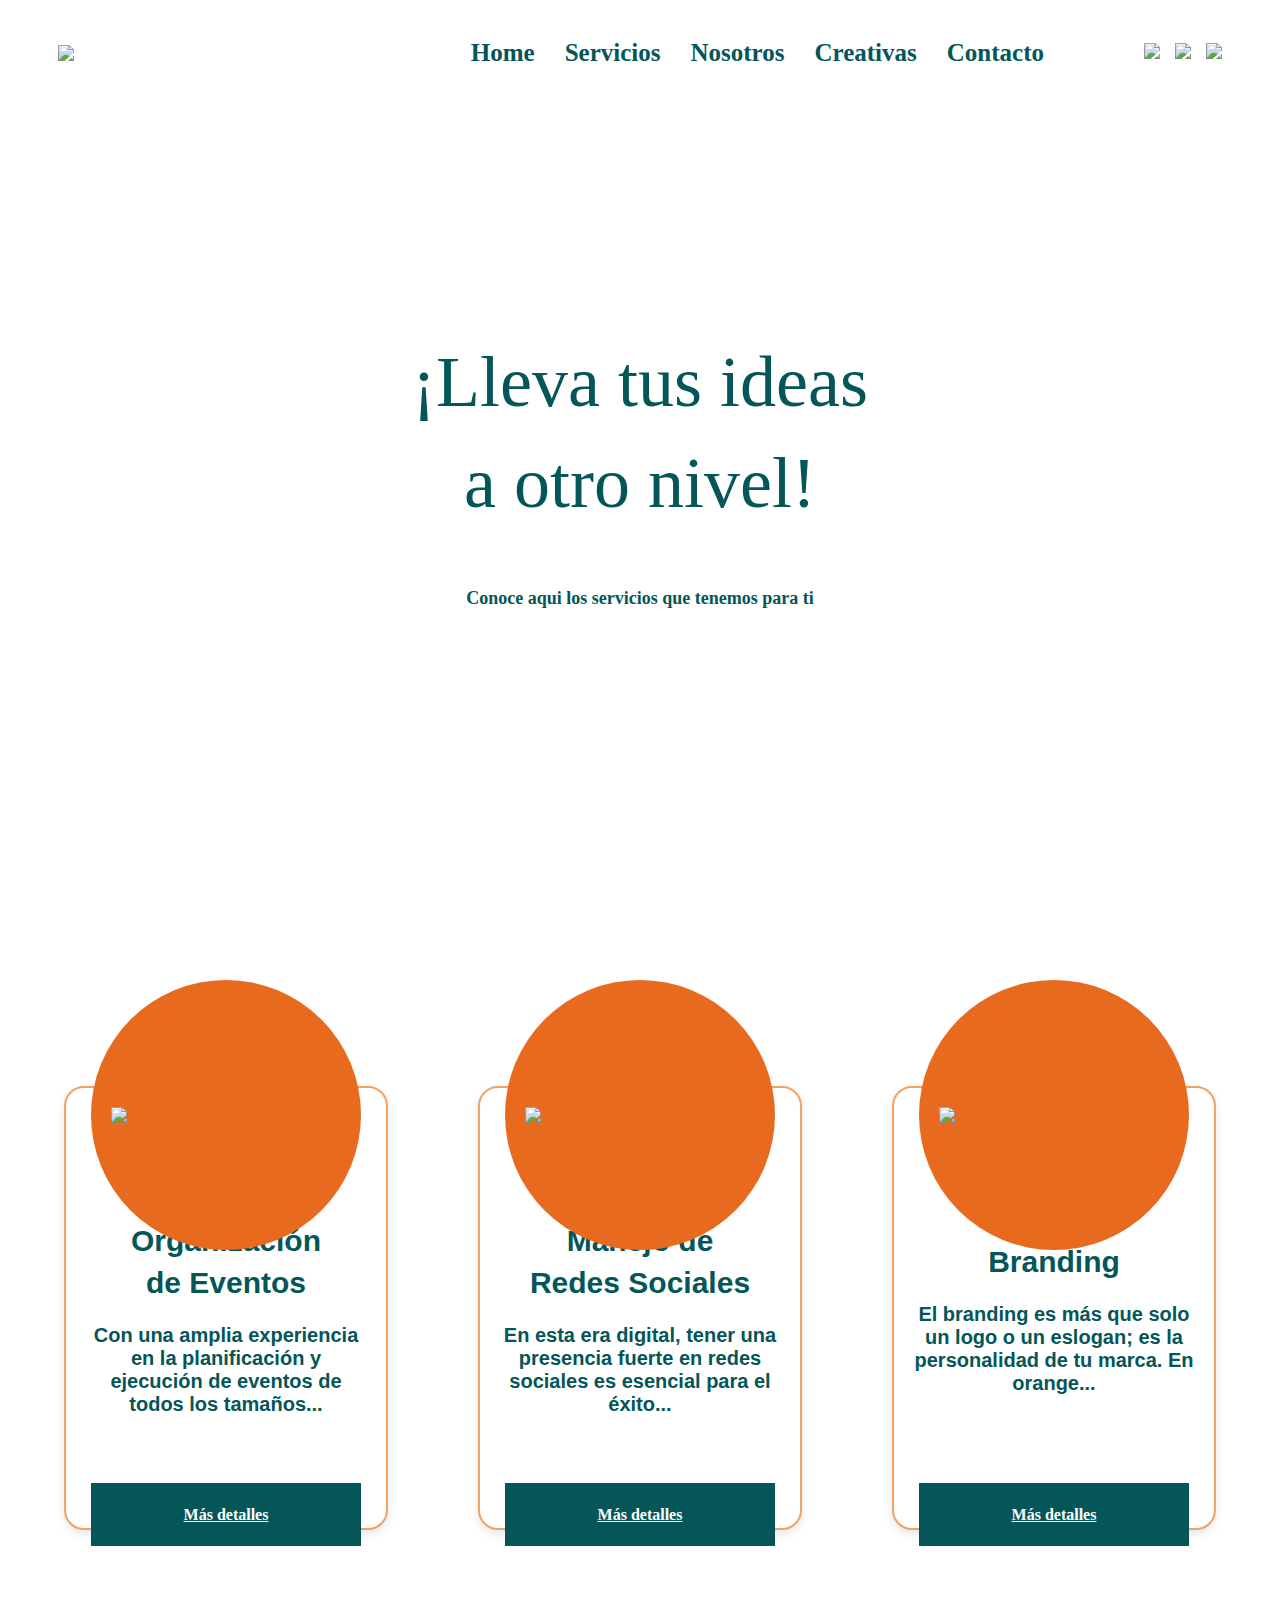
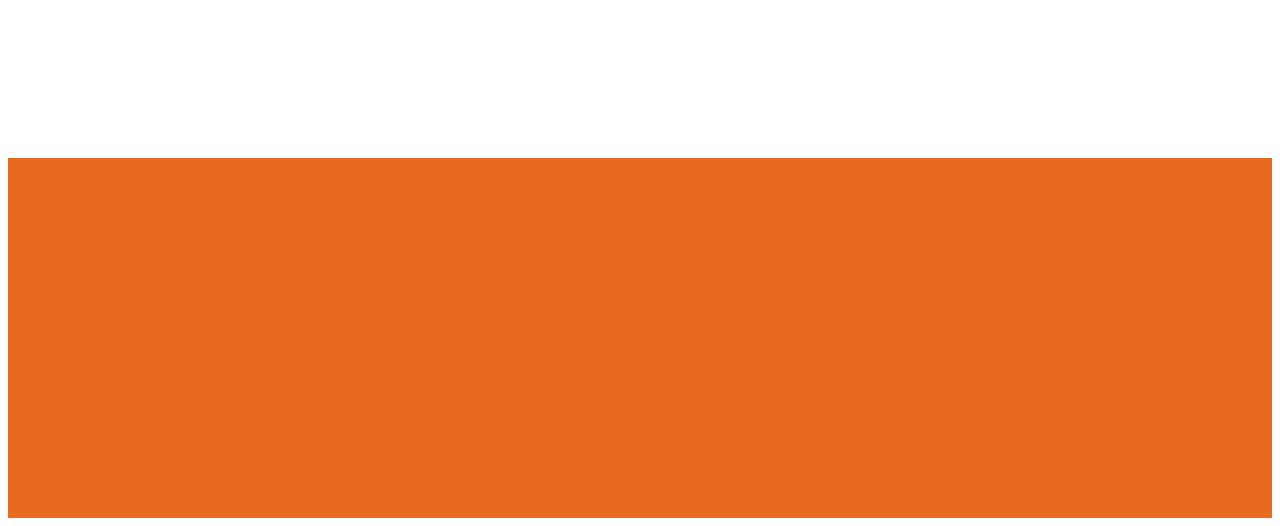
==== servicios.html @ 2e343248 "Style" ====
<!DOCTYPE html>
<html>
<head>
  <title>Orange Comunicaciones</title>
  <link rel="stylesheet" type="text/css" href="./style.css">
</head>
<body>

    <nav class="navbar">
        <div class="logo"><a href="./index.html"><img src= "./img/logos/LOGO ORANGE NUEVO ORIGINAL.png" width="140"></a></div>

        <ul class="nav-links">
            <li><a href="./index.html" style="font-family: 'Nexa'; font-weight: bold; font-style: normal;">Home</a></li>
            <li><a href="./servicios.html" style="font-family: 'Nexa'; font-weight: bold; font-style: normal;">Servicios</a></li>
            <li><a href="./nosotros.html" style="font-family: 'Nexa'; font-weight: bold; font-style: normal;">Nosotros</a></li>
            <li><a href="./creativas.html" style="font-family: 'Nexa'; font-weight: bold; font-style: normal;">Creativas</a></li>
            <li><a href="./contacto" style="font-family: 'Nexa'; font-weight: bold; font-style: normal;">Contacto</a></li>
        </ul>

        <div class="social-icons">
            <a href="#"><i class="fab fa-whatsapp"><img src= "./img/WAP.png" width="30"></i></a>
            <a href="#"><i class="fab fa-instagram"><img src= "./img/WAP.png" width="30"></i></a>
            <a href="#"><i class="fab fa-facebook"><img src= "./img/WAP.png" width="30"></i></a>
        </div>
    </nav>

    <div class="container">
        <h1 style="font-family:'Gilroy-Heavy ☞';font-weight:normal; font-size: 4.5rem;" class="blue_text">¡Lleva tus ideas</h1>
        <h1 style="font-family:'Gilroy-Heavy ☞';font-weight:normal; font-size: 4.5rem;" class="blue_text">a otro nivel!</h1>

        <a href="#" class="cta-button" style="font-family: 'Nexa'; font-weight: bold; font-style: normal; color: #045658; margin-top: 40px;">Conoce aqui los servicios que tenemos para ti</a>
    </div>

    <div class="container-servicios" style="height: 100vh; gap: 10vh;">
        <div class="card">
            <div class="icono2"><img src="img/archivos pagina web-04.png" width="230"></div>
            <h2 class="blue_text">Organización de Eventos</h2>
            <p>Con una amplia experiencia en la planificación y ejecución de eventos de todos los tamaños...</p>
            <a href="./eventos.html" class="cta-button2" style="font-family: 'Nexa'; font-weight: bold; font-style: normal; color: white; margin-top: 40px;">Más detalles</a>
        </div>
        <div class="card">
            <div class="icono2"><img src="img/archivos pagina web-04.png" width="230"></div>
            <h2 class="blue_text">Manejo de Redes Sociales</h2>
            <p>En esta era digital, tener una presencia fuerte en redes sociales es esencial para el éxito...</p>
            <a href="" class="cta-button2" style="font-family: 'Nexa'; font-weight: bold; font-style: normal; color: white; margin-top: 40px;">Más detalles</a>
        </div>
        <div class="card">
            <div class="icono2"><img src="img/archivos pagina web-04.png" width="230"></div>
            <h2 class="blue_text">Branding</h2>
            <p>El branding es más que solo un logo o un eslogan; es la personalidad de tu marca. En orange...</p>
            <a href="" class="cta-button2" style="font-family: 'Nexa'; font-weight: bold; font-style: normal; color: white; margin-top: 40px;">Más detalles</a>
        </div>
    </div>

    <div class="footer-container"></div>

</body>
</html>
---- style.css ----
.zone {
    /*padding:30px 50px;*/
    /*cursor:pointer;*/
    color:#FFF;
    font-size:2em;
    border-radius:4px;
    /*border:1px solid #bbb;*/
    transition: all 0.3s linear;
}

/***********************************************************************
 *  Nav Bar
 **********************************************************************/
 .navbar {
    display: flex;
    justify-content: space-between;
    align-items: center;
    background-color: white;
    padding: 15px 50px;
}

.logo {
    font-size: 24px;
}

.nav-links {
    list-style: none;
    display: flex;
    gap: 30px;
    padding: 0;
    margin-left: auto;
    padding-right: 100px;
}

.nav-links li {
    display: inline;
}

.nav-links a {
    text-decoration: none;
    color: #045658; /* Dark greenish color */
    font-size: 25px;
    font-weight: bold;
}

.social-icons {
    display: flex;
    gap: 15px;
}

/***********************************************************************
 *  Cover
 **********************************************************************/
 .container {
    height: 80vh; 
    display: flex;
    align-items: center;
    justify-content: center;
    background-image: url("./img/Background.png");
    background-size: cover;
    text-align: center;
    flex-direction: column;
    padding: 20px;
}

.orange_text {
    font-size: 4.5rem;
    color:#EF6101;
    margin-bottom: 0;
}

.blue_text{
    font-size: 2rem;
    color:#045658;
    font-size: 1.8rem;
    line-height: 1.4; 
    max-width: 80%; 
    margin-bottom: 0;
    margin-top: 0;
}

.cta-button {
    display: inline-block;
    margin-top: 20px;
    padding: 15px 30px;
    background: white;
    color: #E86A1F;
    font-size: 18px;
    font-weight: bold;
    border-radius: 50px;
    text-decoration: none;
}

/***********************************************************************
 *  Servicios - pagina principal
 **********************************************************************/

 .container-servicios {
    height: 170vh; 
    display: flex;
    align-items: center;
    justify-content: center;
    background-size: cover;
    text-align: center;
}

.servicios-grid {
    display: grid;
    grid-template-columns: repeat(2, 1fr); /* 2 columns */
    gap: 30vh; /* Space between squares */
}

.servicio {
    width: 50vh;
    height: 50vh;
    background: white;
    border-radius: 25px;
    display: flex;
    flex-direction: column;
    align-items: center;
    justify-content: center;
    box-shadow: 5px 5px 15px rgba(0, 0, 0, 0.5);
    position: relative;
    padding: 20px;
}

.icono {
    position: absolute;
    top: -12vh; /* Moves it upwards */
    background-color: #0E4D50;
    width: 30vh;
    height: 30vh;
    border-radius: 50%;
    display: flex;
    align-items: center;
    justify-content: center;
    overflow: hidden;
}

.servicio p {
    font-family: 'Nexa', sans-serif;
    font-size: 50px;
    font-weight: bold;
    color: #045658;
    margin-top: 150px; /* Adjusted for spacing below the icon */
}

/***********************************************************************
 *  Banner Naranja
 **********************************************************************/

 .container-orange {
    height: 40vh; 
    display: flex;
    align-items: center;
    justify-content: center;
    background-color: #E86A1F;
    background-size: cover;
    text-align: center;
    flex-direction: column;
}

.container-orange h1{
    color: white;
    font-family:'Gilroy-Heavy ☞';
}

.container-orange p{
    color: white;
    font-family:'Gilroy-Heavy ☞';
}

.text-container {
    display: flex;
    justify-content: center;
    flex-wrap: wrap;
    margin-top: 20px;
}


.text-container p {
    font-size: 22px;
    font-weight: bold;
    width: 250px; /* Adjust width as needed */
}

.left {
    text-align: left;
    margin-right: 30px;
}

.right {
    text-align: right;
    margin-left: 30px;
}

.center {
    text-align: center;
    width: 100%;
    margin-top: 50px;
}
/***********************************************************************
 *  Creativas
 **********************************************************************/
 .container-creativas1 {
    height: 120vh; 
    display: flex;
    align-items: center;
    justify-content: center;
    background-size: cover;
    text-align: center;
    background-image: url("./img/archivos\ pagina\ web-08.png");
}

.container-creativas1 h1{
    color: #045658;
    font-family:'Nexa';
    margin-top: 150px;
}

.container-creativas2 {
    height: 150vh; 
    display: grid;
    align-items: center;
    justify-content: center;
    background-size: contain;
    text-align: center;
    grid-template-columns: repeat(3, 1fr); /* 3 columns layout */
    grid-template-rows: repeat(3, auto);
    gap: 30px;
    max-width: 800px;
    margin: auto;
    margin-top: 50px;
    top: -10vh;
}

.container-creativas2 .center {
    grid-column: 2 / 3; /* Centered in second column */
    grid-row: 2 / 3; /* Middle row */
}


/***********************************************************************
 *  Servicios main
 **********************************************************************/
.card {
    width: 280px;
    height: 400px;
    background-color: white;
    border-radius: 20px;
    box-shadow: 0 4px 10px rgba(0, 0, 0, 0.1);
    border: 2px solid #f4a261;
    background: white;
    display: flex;
    flex-direction: column;
    align-items: center;
    justify-content: center;
    position: relative;
    padding: 20px;
}

.icono2 {
    position: absolute;
    top: -12vh; /* Moves it upwards */
    background-color: #E86A1F;
    width: 30vh;
    height: 30vh;
    border-radius: 50%;
    display: flex;
    align-items: center;
    justify-content: center;
    overflow: hidden;
}

.card h2 {
    font-family: 'Nexa-bold', sans-serif;
    font-size: 30px;
    font-weight: bold;
    color: #045658;
    margin-top: 40px; /* Adjusted for spacing below the icon */
}

.card p {
    font-family: 'Nexa', sans-serif;
    font-size: 20px;
    font-weight: bold;
    color: #045658;
    margin-top: 20; /* Adjusted for spacing below the icon */
}

.cta-button2 {
    position: absolute;
    bottom: -2vh; /* Moves it upwards */
    background-color: #045658;
    width: 30vh;
    height: 7vh;
    display: flex;
    align-items: center;
    justify-content: center;
    overflow: hidden;
}

/***********************************************************************
 *  Organización de eventos
 **********************************************************************/
 .container1 {
    height: 120vh; 
    display: flex;
    align-items: center;
    justify-content: center;
    text-align: center;
    flex-direction: column;
    padding: 20px;
}

.container1 h1{
    color: #045658;
    font-family:'Gilroy-Heavy ☞';
    font-size: 70px;
    margin-top: 0px;
}

.container1 h2{
    color: #045658;
    font-family:'Gilroy-Medium ☞';
    font-size: 60px;
    margin-top: 0;  
    margin-bottom: 0; 
}

.container1 p{
    color: #045658;
    font-family:'Gilroy-Bold ☞';
    font-size: 40px;
    margin-top: 40px;  
    margin-bottom: 0; 
    text-align: justify;
    text-justify: inter-word;
    margin-right: 30px;
    margin-left: 30px;
}

.container2 {
    height: 100vh; 
    display: flex;
    align-items: center;
    justify-content: center;
    text-align: center;
    flex-direction: column;
    padding: 20px;
}

.container2 h2{
    color: #045658;
    font-family:'Gilroy-Medium ☞';
    font-size: 40px;
    margin-top: 0;  
    margin-bottom: 0; 
}

.event-container {
    display: flex;
    flex-wrap: wrap;
    justify-content: center;
    gap: 40px;
    max-width: 900px;
    margin: 0 auto;
}

.event-item {
    text-align: center;
    width: 200px;
}
.event-icon {
    width: 200px;
    height: 200px;
    border-radius: 50%;
    display: flex;
    align-items: center;
    justify-content: center;
    margin: 0 auto 10px;
}
.event-icon img {
    width: 250px;
    height: 250px;
}
.event-title {
    color: #2c4b41;
    font-weight: 'Gilroy-Bold ☞';
    font-size: 20px;
}
/***********************************************************************
 *  Footer
 **********************************************************************/
 .footer-container {
    height: 40vh; 
    display: flex;
    align-items: center;
    justify-content: center;
    background-color: #E86A1F;
    background-size: cover;
    text-align: center;
    flex-direction: column;
}





/***********************************************************************
 *  Font File
 **********************************************************************/
 @font-face {
    font-family: 'Nexa';
    src: url('Recursos/font/Nexa/Nexa-Light.woff2') format('woff2'),
        url('Recursos/font/Nexa/Nexa-Light.woff') format('woff');
    font-weight: 300;
    font-style: normal;
    font-display: swap;
}

@font-face {
    font-family: 'Nexa-Bold';
    src: url('Recursos/font/Nexa/Nexa-Bold.woff2') format('woff2'),
        url('Recursos/font/Nexa/Nexa-Bold.woff') format('woff');
    font-weight: bold;
    font-style: normal;
    font-display: swap;
}

@font-face {
    font-family: 'Gilroy-Bold ☞';
    font-style: normal;
    font-weight: normal;
    src: local('Gilroy-Bold ☞'), url('Recursos/font/Gilroy/Gilroy-Bold.woff') format('woff');
    }
    

    @font-face {
    font-family: 'Gilroy-Heavy ☞';
    font-style: normal;
    font-weight: normal;
    src: local('Gilroy-Heavy ☞'), url('Recursos/font/Gilroy/Gilroy-Heavy.woff') format('woff');
    }
    

    @font-face {
    font-family: 'Gilroy-Light ☞';
    font-style: normal;
    font-weight: normal;
    src: local('Gilroy-Light ☞'), url('Recursos/font/Gilroy/Gilroy-Light.woff') format('woff');
    }
    

    @font-face {
    font-family: 'Gilroy-Medium ☞';
    font-style: normal;
    font-weight: normal;
    src: local('Gilroy-Medium ☞'), url('Recursos/font/Gilroy/Gilroy-Medium.woff') format('woff');
    }
    

    @font-face {
    font-family: 'Gilroy-Regular ☞';
    font-style: normal;
    font-weight: normal;
    src: local('Gilroy-Regular ☞'), url('Recursos/font/Gilroy/Gilroy-Regular.woff') format('woff');
    }
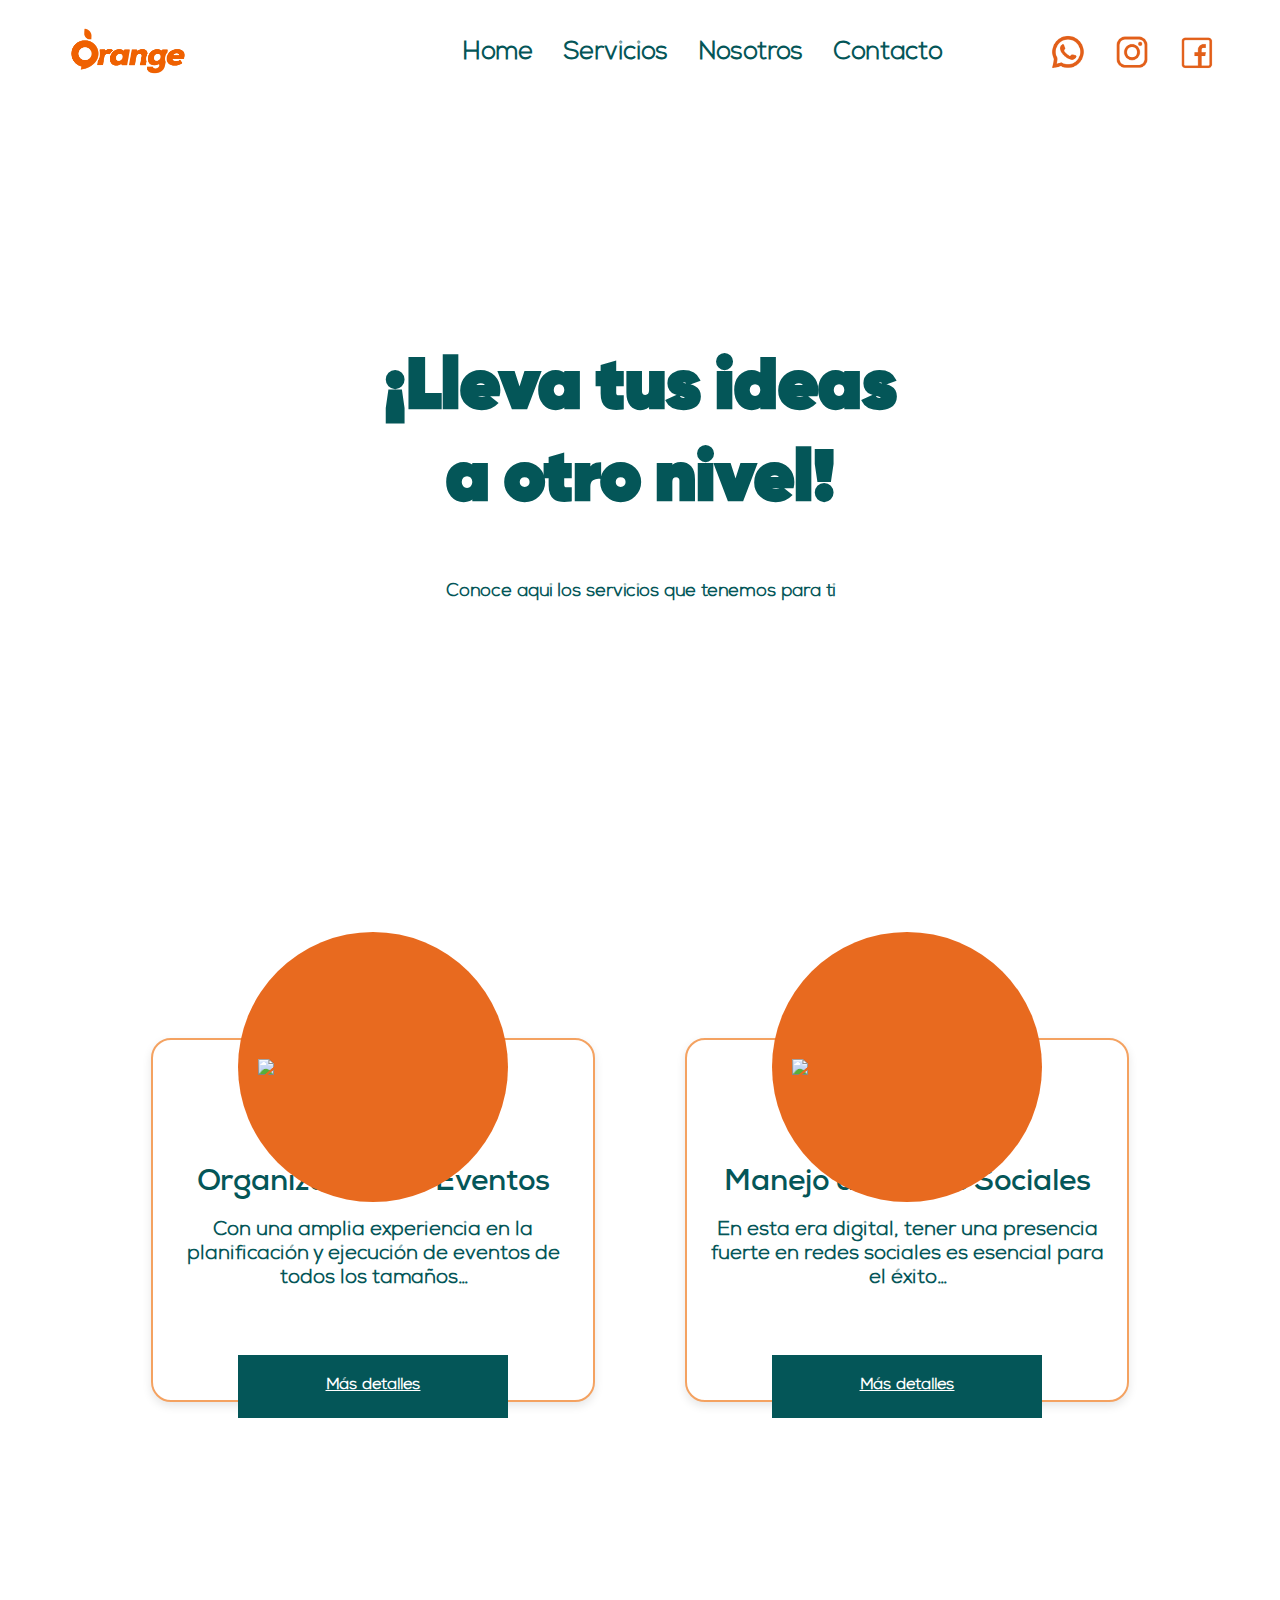
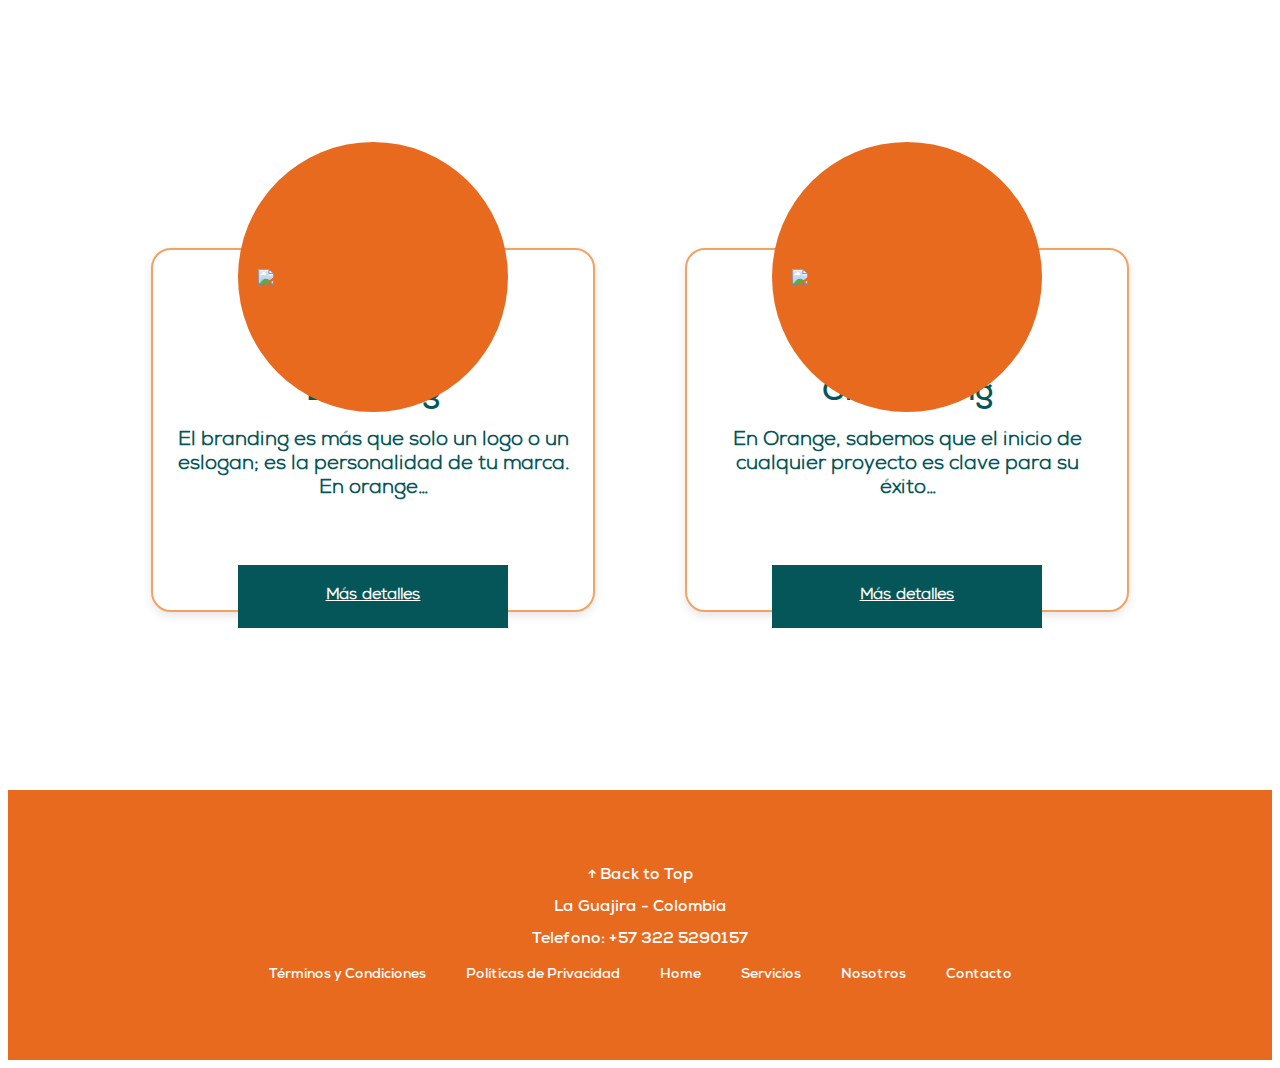
==== commit eb2a8d6e: "Add files via upload" ====
--- a/servicios.html
+++ b/servicios.html
@@ -1,58 +1,78 @@
-<!DOCTYPE html>
-<html>
-<head>
-  <title>Orange Comunicaciones</title>
-  <link rel="stylesheet" type="text/css" href="./style.css">
-</head>
-<body>
-
-    <nav class="navbar">
-        <div class="logo"><a href="./index.html"><img src= "./img/logos/LOGO ORANGE NUEVO ORIGINAL.png" width="140"></a></div>
-
-        <ul class="nav-links">
-            <li><a href="./index.html" style="font-family: 'Nexa'; font-weight: bold; font-style: normal;">Home</a></li>
-            <li><a href="./servicios.html" style="font-family: 'Nexa'; font-weight: bold; font-style: normal;">Servicios</a></li>
-            <li><a href="./nosotros.html" style="font-family: 'Nexa'; font-weight: bold; font-style: normal;">Nosotros</a></li>
-            <li><a href="./creativas.html" style="font-family: 'Nexa'; font-weight: bold; font-style: normal;">Creativas</a></li>
-            <li><a href="./contacto" style="font-family: 'Nexa'; font-weight: bold; font-style: normal;">Contacto</a></li>
-        </ul>
-
-        <div class="social-icons">
-            <a href="#"><i class="fab fa-whatsapp"><img src= "./img/WAP.png" width="30"></i></a>
-            <a href="#"><i class="fab fa-instagram"><img src= "./img/WAP.png" width="30"></i></a>
-            <a href="#"><i class="fab fa-facebook"><img src= "./img/WAP.png" width="30"></i></a>
-        </div>
-    </nav>
-
-    <div class="container">
-        <h1 style="font-family:'Gilroy-Heavy ☞';font-weight:normal; font-size: 4.5rem;" class="blue_text">¡Lleva tus ideas</h1>
-        <h1 style="font-family:'Gilroy-Heavy ☞';font-weight:normal; font-size: 4.5rem;" class="blue_text">a otro nivel!</h1>
-
-        <a href="#" class="cta-button" style="font-family: 'Nexa'; font-weight: bold; font-style: normal; color: #045658; margin-top: 40px;">Conoce aqui los servicios que tenemos para ti</a>
-    </div>
-
-    <div class="container-servicios" style="height: 100vh; gap: 10vh;">
-        <div class="card">
-            <div class="icono2"><img src="img/archivos pagina web-04.png" width="230"></div>
-            <h2 class="blue_text">Organización de Eventos</h2>
-            <p>Con una amplia experiencia en la planificación y ejecución de eventos de todos los tamaños...</p>
-            <a href="./eventos.html" class="cta-button2" style="font-family: 'Nexa'; font-weight: bold; font-style: normal; color: white; margin-top: 40px;">Más detalles</a>
-        </div>
-        <div class="card">
-            <div class="icono2"><img src="img/archivos pagina web-04.png" width="230"></div>
-            <h2 class="blue_text">Manejo de Redes Sociales</h2>
-            <p>En esta era digital, tener una presencia fuerte en redes sociales es esencial para el éxito...</p>
-            <a href="" class="cta-button2" style="font-family: 'Nexa'; font-weight: bold; font-style: normal; color: white; margin-top: 40px;">Más detalles</a>
-        </div>
-        <div class="card">
-            <div class="icono2"><img src="img/archivos pagina web-04.png" width="230"></div>
-            <h2 class="blue_text">Branding</h2>
-            <p>El branding es más que solo un logo o un eslogan; es la personalidad de tu marca. En orange...</p>
-            <a href="" class="cta-button2" style="font-family: 'Nexa'; font-weight: bold; font-style: normal; color: white; margin-top: 40px;">Más detalles</a>
-        </div>
-    </div>
-
-    <div class="footer-container"></div>
-
-</body>
+<!DOCTYPE html>
+<html>
+<head>
+  <title>Orange Comunicaciones</title>
+  <link rel="stylesheet" type="text/css" href="./style.css">
+</head>
+<body>
+
+    <nav class="navbar">
+        <div class="logo"><a href="./index.html"><img src= "./img/generales/logo_naranja.png" width="140"></a></div>
+
+        <ul class="nav-links">
+            <li><a href="./index.html">Home</a></li>
+            <li><a href="./servicios.html">Servicios</a></li>
+            <li><a href="./nosotros.html">Nosotros</a></li>
+            <li><a href="./contacto">Contacto</a></li>
+        </ul>
+
+        <div class="social-icons">
+            <a href="#"><i class="fab fa-whatsapp"><img src= "./img/generales/WAP.png" width="50"></i></a>
+            <a href="#"><i class="fab fa-instagram"><img src= "./img/generales/IG.png" width="50"></i></a>
+            <a href="#"><i class="fab fa-facebook"><img src= "./img/generales/fb.png" width="50"></i></a>
+        </div>
+    </nav>
+
+    <div class="container_cover" style='background-image: url("./img/servicios/cover_servicios.png");'>
+        <h1 style="font-family:'Gilroy-Heavy ☞';" class="blue_text">¡Lleva tus ideas</h1>
+        <h1 style="font-family:'Gilroy-Heavy ☞';" class="blue_text">a otro nivel!</h1>
+
+        <a href="#" class="button_blanco_naranja" style="font-family: 'Nexa'; font-weight: bold; font-style: normal; color: #045658; margin-top: 40px;">Conoce aqui los servicios que tenemos para ti</a>
+    </div>
+
+    <div class="container-servicios" style="gap: 10vh;">
+        <div class="card">
+            <div class="icono2"><img src="img/servicios/orange_full.png" width="230"></div>
+            <h2 class="blue_text">Organización de Eventos</h2>
+            <p>Con una amplia experiencia en la planificación y ejecución de eventos de todos los tamaños...</p>
+            <a href="./eventos.html" class="cta-button2" style="font-family: 'Nexa'; font-weight: bold; font-style: normal; color: white; margin-top: 40px;">Más detalles</a>
+        </div>
+        <div class="card">
+            <div class="icono2"><img src="img/servicios/orange_full.png" width="230"></div>
+            <h2 class="blue_text">Manejo de Redes Sociales</h2>
+            <p>En esta era digital, tener una presencia fuerte en redes sociales es esencial para el éxito...</p>
+            <a href="./redes.html" class="cta-button2" style="font-family: 'Nexa'; font-weight: bold; font-style: normal; color: white; margin-top: 40px;">Más detalles</a>
+        </div>
+        <div class="card">
+            <div class="icono2"><img src="img/servicios/orange_full.png" width="230"></div>
+            <h2 class="blue_text">Branding</h2>
+            <p>El branding es más que solo un logo o un eslogan; es la personalidad de tu marca. En orange...</p>
+            <a href="./branding.html" class="cta-button2" style="font-family: 'Nexa'; font-weight: bold; font-style: normal; color: white; margin-top: 40px;">Más detalles</a>
+        </div>
+        <div class="card">
+            <div class="icono2"><img src="img/servicios/orange_full.png" width="230"></div>
+            <h2 class="blue_text">Onboarding</h2>
+            <p>En Orange, sabemos que el inicio de cualquier proyecto es clave para su éxito...</p>
+            <a href="" class="cta-button2" style="font-family: 'Nexa'; font-weight: bold; font-style: normal; color: white; margin-top: 40px;">Más detalles</a>
+        </div>
+    </div>
+
+
+    <footer>
+        <a href="#top" class="back-to-top">↑ Back to Top</a>
+        <p class="footer-address">
+            La Guajira - Colombia
+        </p>
+        <p>Telefono: +57 322 5290157</p>
+
+        <nav class="footer-links">
+            <a href="#">Términos y Condiciones</a>
+            <a href="#">Políticas de Privacidad</a>
+            <a href="./index.html">Home</a>
+            <a href="./servicios.html">Servicios</a>
+            <a href="./nosotros.html">Nosotros</a>
+            <a href="./contacto.html">Contacto</a>
+        </nav>
+    </footer>
+</body>
 </html>--- a/style.css
+++ b/style.css
@@ -1,468 +1,545 @@
-.zone {
-    /*padding:30px 50px;*/
-    /*cursor:pointer;*/
-    color:#FFF;
-    font-size:2em;
-    border-radius:4px;
-    /*border:1px solid #bbb;*/
-    transition: all 0.3s linear;
-}
-
-/***********************************************************************
- *  Nav Bar
- **********************************************************************/
- .navbar {
-    display: flex;
-    justify-content: space-between;
-    align-items: center;
-    background-color: white;
-    padding: 15px 50px;
-}
-
-.logo {
-    font-size: 24px;
-}
-
-.nav-links {
-    list-style: none;
-    display: flex;
-    gap: 30px;
-    padding: 0;
-    margin-left: auto;
-    padding-right: 100px;
-}
-
-.nav-links li {
-    display: inline;
-}
-
-.nav-links a {
-    text-decoration: none;
-    color: #045658; /* Dark greenish color */
-    font-size: 25px;
-    font-weight: bold;
-}
-
-.social-icons {
-    display: flex;
-    gap: 15px;
-}
-
-/***********************************************************************
- *  Cover
- **********************************************************************/
- .container {
-    height: 80vh; 
-    display: flex;
-    align-items: center;
-    justify-content: center;
-    background-image: url("./img/Background.png");
-    background-size: cover;
-    text-align: center;
-    flex-direction: column;
-    padding: 20px;
-}
-
-.orange_text {
-    font-size: 4.5rem;
-    color:#EF6101;
-    margin-bottom: 0;
-}
-
-.blue_text{
-    font-size: 2rem;
-    color:#045658;
-    font-size: 1.8rem;
-    line-height: 1.4; 
-    max-width: 80%; 
-    margin-bottom: 0;
-    margin-top: 0;
-}
-
-.cta-button {
-    display: inline-block;
-    margin-top: 20px;
-    padding: 15px 30px;
-    background: white;
-    color: #E86A1F;
-    font-size: 18px;
-    font-weight: bold;
-    border-radius: 50px;
-    text-decoration: none;
-}
-
-/***********************************************************************
- *  Servicios - pagina principal
- **********************************************************************/
-
- .container-servicios {
-    height: 170vh; 
-    display: flex;
-    align-items: center;
-    justify-content: center;
-    background-size: cover;
-    text-align: center;
-}
-
-.servicios-grid {
-    display: grid;
-    grid-template-columns: repeat(2, 1fr); /* 2 columns */
-    gap: 30vh; /* Space between squares */
-}
-
-.servicio {
-    width: 50vh;
-    height: 50vh;
-    background: white;
-    border-radius: 25px;
-    display: flex;
-    flex-direction: column;
-    align-items: center;
-    justify-content: center;
-    box-shadow: 5px 5px 15px rgba(0, 0, 0, 0.5);
-    position: relative;
-    padding: 20px;
-}
-
-.icono {
-    position: absolute;
-    top: -12vh; /* Moves it upwards */
-    background-color: #0E4D50;
-    width: 30vh;
-    height: 30vh;
-    border-radius: 50%;
-    display: flex;
-    align-items: center;
-    justify-content: center;
-    overflow: hidden;
-}
-
-.servicio p {
-    font-family: 'Nexa', sans-serif;
-    font-size: 50px;
-    font-weight: bold;
-    color: #045658;
-    margin-top: 150px; /* Adjusted for spacing below the icon */
-}
-
-/***********************************************************************
- *  Banner Naranja
- **********************************************************************/
-
- .container-orange {
-    height: 40vh; 
-    display: flex;
-    align-items: center;
-    justify-content: center;
-    background-color: #E86A1F;
-    background-size: cover;
-    text-align: center;
-    flex-direction: column;
-}
-
-.container-orange h1{
-    color: white;
-    font-family:'Gilroy-Heavy ☞';
-}
-
-.container-orange p{
-    color: white;
-    font-family:'Gilroy-Heavy ☞';
-}
-
-.text-container {
-    display: flex;
-    justify-content: center;
-    flex-wrap: wrap;
-    margin-top: 20px;
-}
-
-
-.text-container p {
-    font-size: 22px;
-    font-weight: bold;
-    width: 250px; /* Adjust width as needed */
-}
-
-.left {
-    text-align: left;
-    margin-right: 30px;
-}
-
-.right {
-    text-align: right;
-    margin-left: 30px;
-}
-
-.center {
-    text-align: center;
-    width: 100%;
-    margin-top: 50px;
-}
-/***********************************************************************
- *  Creativas
- **********************************************************************/
- .container-creativas1 {
-    height: 120vh; 
-    display: flex;
-    align-items: center;
-    justify-content: center;
-    background-size: cover;
-    text-align: center;
-    background-image: url("./img/archivos\ pagina\ web-08.png");
-}
-
-.container-creativas1 h1{
-    color: #045658;
-    font-family:'Nexa';
-    margin-top: 150px;
-}
-
-.container-creativas2 {
-    height: 150vh; 
-    display: grid;
-    align-items: center;
-    justify-content: center;
-    background-size: contain;
-    text-align: center;
-    grid-template-columns: repeat(3, 1fr); /* 3 columns layout */
-    grid-template-rows: repeat(3, auto);
-    gap: 30px;
-    max-width: 800px;
-    margin: auto;
-    margin-top: 50px;
-    top: -10vh;
-}
-
-.container-creativas2 .center {
-    grid-column: 2 / 3; /* Centered in second column */
-    grid-row: 2 / 3; /* Middle row */
-}
-
-
-/***********************************************************************
- *  Servicios main
- **********************************************************************/
-.card {
-    width: 280px;
-    height: 400px;
-    background-color: white;
-    border-radius: 20px;
-    box-shadow: 0 4px 10px rgba(0, 0, 0, 0.1);
-    border: 2px solid #f4a261;
-    background: white;
-    display: flex;
-    flex-direction: column;
-    align-items: center;
-    justify-content: center;
-    position: relative;
-    padding: 20px;
-}
-
-.icono2 {
-    position: absolute;
-    top: -12vh; /* Moves it upwards */
-    background-color: #E86A1F;
-    width: 30vh;
-    height: 30vh;
-    border-radius: 50%;
-    display: flex;
-    align-items: center;
-    justify-content: center;
-    overflow: hidden;
-}
-
-.card h2 {
-    font-family: 'Nexa-bold', sans-serif;
-    font-size: 30px;
-    font-weight: bold;
-    color: #045658;
-    margin-top: 40px; /* Adjusted for spacing below the icon */
-}
-
-.card p {
-    font-family: 'Nexa', sans-serif;
-    font-size: 20px;
-    font-weight: bold;
-    color: #045658;
-    margin-top: 20; /* Adjusted for spacing below the icon */
-}
-
-.cta-button2 {
-    position: absolute;
-    bottom: -2vh; /* Moves it upwards */
-    background-color: #045658;
-    width: 30vh;
-    height: 7vh;
-    display: flex;
-    align-items: center;
-    justify-content: center;
-    overflow: hidden;
-}
-
-/***********************************************************************
- *  Organización de eventos
- **********************************************************************/
- .container1 {
-    height: 120vh; 
-    display: flex;
-    align-items: center;
-    justify-content: center;
-    text-align: center;
-    flex-direction: column;
-    padding: 20px;
-}
-
-.container1 h1{
-    color: #045658;
-    font-family:'Gilroy-Heavy ☞';
-    font-size: 70px;
-    margin-top: 0px;
-}
-
-.container1 h2{
-    color: #045658;
-    font-family:'Gilroy-Medium ☞';
-    font-size: 60px;
-    margin-top: 0;  
-    margin-bottom: 0; 
-}
-
-.container1 p{
-    color: #045658;
-    font-family:'Gilroy-Bold ☞';
-    font-size: 40px;
-    margin-top: 40px;  
-    margin-bottom: 0; 
-    text-align: justify;
-    text-justify: inter-word;
-    margin-right: 30px;
-    margin-left: 30px;
-}
-
-.container2 {
-    height: 100vh; 
-    display: flex;
-    align-items: center;
-    justify-content: center;
-    text-align: center;
-    flex-direction: column;
-    padding: 20px;
-}
-
-.container2 h2{
-    color: #045658;
-    font-family:'Gilroy-Medium ☞';
-    font-size: 40px;
-    margin-top: 0;  
-    margin-bottom: 0; 
-}
-
-.event-container {
-    display: flex;
-    flex-wrap: wrap;
-    justify-content: center;
-    gap: 40px;
-    max-width: 900px;
-    margin: 0 auto;
-}
-
-.event-item {
-    text-align: center;
-    width: 200px;
-}
-.event-icon {
-    width: 200px;
-    height: 200px;
-    border-radius: 50%;
-    display: flex;
-    align-items: center;
-    justify-content: center;
-    margin: 0 auto 10px;
-}
-.event-icon img {
-    width: 250px;
-    height: 250px;
-}
-.event-title {
-    color: #2c4b41;
-    font-weight: 'Gilroy-Bold ☞';
-    font-size: 20px;
-}
-/***********************************************************************
- *  Footer
- **********************************************************************/
- .footer-container {
-    height: 40vh; 
-    display: flex;
-    align-items: center;
-    justify-content: center;
-    background-color: #E86A1F;
-    background-size: cover;
-    text-align: center;
-    flex-direction: column;
-}
-
-
-
-
-
-/***********************************************************************
- *  Font File
- **********************************************************************/
- @font-face {
-    font-family: 'Nexa';
-    src: url('Recursos/font/Nexa/Nexa-Light.woff2') format('woff2'),
-        url('Recursos/font/Nexa/Nexa-Light.woff') format('woff');
-    font-weight: 300;
-    font-style: normal;
-    font-display: swap;
-}
-
-@font-face {
-    font-family: 'Nexa-Bold';
-    src: url('Recursos/font/Nexa/Nexa-Bold.woff2') format('woff2'),
-        url('Recursos/font/Nexa/Nexa-Bold.woff') format('woff');
-    font-weight: bold;
-    font-style: normal;
-    font-display: swap;
-}
-
-@font-face {
-    font-family: 'Gilroy-Bold ☞';
-    font-style: normal;
-    font-weight: normal;
-    src: local('Gilroy-Bold ☞'), url('Recursos/font/Gilroy/Gilroy-Bold.woff') format('woff');
-    }
-    
-
-    @font-face {
-    font-family: 'Gilroy-Heavy ☞';
-    font-style: normal;
-    font-weight: normal;
-    src: local('Gilroy-Heavy ☞'), url('Recursos/font/Gilroy/Gilroy-Heavy.woff') format('woff');
-    }
-    
-
-    @font-face {
-    font-family: 'Gilroy-Light ☞';
-    font-style: normal;
-    font-weight: normal;
-    src: local('Gilroy-Light ☞'), url('Recursos/font/Gilroy/Gilroy-Light.woff') format('woff');
-    }
-    
-
-    @font-face {
-    font-family: 'Gilroy-Medium ☞';
-    font-style: normal;
-    font-weight: normal;
-    src: local('Gilroy-Medium ☞'), url('Recursos/font/Gilroy/Gilroy-Medium.woff') format('woff');
-    }
-    
-
-    @font-face {
-    font-family: 'Gilroy-Regular ☞';
-    font-style: normal;
-    font-weight: normal;
-    src: local('Gilroy-Regular ☞'), url('Recursos/font/Gilroy/Gilroy-Regular.woff') format('woff');
+/***********************************************************************
+ *  Nav Bar
+ **********************************************************************/
+ .navbar {
+    display: flex;
+    justify-content: space-between;
+    align-items: center;
+    background-color: white;
+    padding: 15px 50px;
+}
+
+.logo {
+    font-size: 24px;
+}
+
+.nav-links {
+    list-style: none;
+    display: flex;
+    gap: 30px;
+    padding: 0;
+    margin-left: auto;
+    padding-right: 100px;
+    font-family: 'Nexa'; 
+    font-weight: bold; 
+    font-style: normal;
+}
+
+.nav-links li {
+    display: inline;
+}
+
+.nav-links a {
+    text-decoration: none;
+    color: #045658; /* Dark greenish color */
+    font-size: 25px;
+    font-weight: bold;
+}
+
+.social-icons {
+    display: flex;
+    gap: 15px;
+}
+
+
+/***********************************************************************
+ *  Index
+ **********************************************************************/
+ .container_cover {
+    height: 80vh; 
+    display: flex;
+    align-items: center;
+    justify-content: center;
+    background-size: cover;
+    text-align: center;
+    flex-direction: column;
+    padding: 20px;
+}
+
+
+.container_cover h1 {
+    margin-bottom: 0;
+    font-family:'Gilroy-Heavy ☞';
+}
+
+.container_cover h3{
+    line-height: 1.4; 
+    max-width: 80%; 
+    margin-bottom: 0;
+    margin-top: 0;
+    font-family: 'Nexa'; 
+    font-weight: bold;
+}
+
+/***********************************************************************
+ *  Index-Servicios
+ **********************************************************************/
+.container-servicios-index {
+    height: 120vh; 
+    display: flex;
+    align-items: center;
+    justify-content: center;
+    background-size: cover;
+    text-align: center;
+}
+
+.servicios-grid {
+    display: grid;
+    grid-template-columns: auto auto;
+    gap: 20vh; /* Space between squares */
+}
+
+.servicio {
+    width: 60vh;
+    height: 25vh;
+    background: white;
+    border-radius: 25px;
+    display: flex;
+    flex-direction: column;
+    align-items: center;
+    justify-content: center;
+    box-shadow: 5px 5px 15px rgba(0, 0, 0, 0.5);
+    position: relative;
+    padding: 20px;
+}
+
+.icono {
+    position: absolute;
+    top: -12vh; /* Moves it upwards */
+    background-color: #0E4D50;
+    width: 20vh;
+    height: 20vh;
+    border-radius: 50%;
+    display: flex;
+    align-items: center;
+    justify-content: center;
+    overflow: hidden;
+}
+
+.servicio p {
+    font-family: 'Nexa', sans-serif;
+    font-size: 35px;
+    font-weight: bold;
+    color: #045658;
+    margin-top: 100px; /* Adjusted for spacing below the icon */
+}
+
+/***********************************************************************
+ *  Index-Zona Orange
+ **********************************************************************/
+ .container-orange {
+    height: 60vh; 
+    display: flex;
+    align-items: center;
+    justify-content: center;
+    background-color: #E86A1F;
+    background-size: cover;
+    text-align: center;
+    flex-direction: column;
+}
+
+.container-orange h3{
+    color: white;
+    font-family:'Gilroy-Heavy ☞';
+}
+
+.container-grid {
+    display: grid;
+    grid-template-columns: auto auto auto;
+    gap: 20vh;
+    margin-bottom: 30px;
+}
+
+.container-grid-item {
+    width: 40vh;
+    height: 40vh;
+    border-radius: 25px;
+    display: flex;
+    flex-direction: column;
+    align-items: center;
+    justify-content: center;
+}
+
+.container-orange p{
+    color: white;
+    font-family:'Gilroy-Heavy ☞';
+    font-size: 25px;
+}
+
+/***********************************************************************
+ *  Index-Creativas
+ **********************************************************************/
+ .container-creativas1 {
+    height: 120vh; 
+    display: flex;
+    align-items: center;
+    justify-content: center;
+    background-size: cover;
+    text-align: center;
+    background-image: url("./img/index/cover_index2.png");
+}
+
+.container-creativas1 h1{
+    color: #045658;
+    font-family:'Nexa';
+    margin-top: 150px;
+}
+
+.container-creativas2 {
+    height: 150vh; 
+    display: grid;
+    align-items: center;
+    justify-content: center;
+    margin-top: -250px;
+}
+
+.container-grid-team {
+    display: grid;
+    grid-template-columns: auto auto;
+    gap: 20vh;
+    justify-content: center;
+}
+
+.team-member{
+    width: 40vh;
+    height: 40vh;
+    border-radius: 25px;
+    display: flex;
+    flex-direction: column;
+    align-items: center;
+    justify-content: center;
+}
+
+.team-member img{
+    width: 300px;
+}
+
+.container-creativas2 h5{
+    color:#045658;
+    font-family: 'Gilroy-Heavy ☞';
+    margin-bottom: 0;
+    font-size: 25px;
+    margin-top: 10px;
+}
+
+.container-creativas2 p{
+    color:#045658;
+    font-family: 'Gilroy-Heavy ☞';
+    margin-top: 0;
+}
+
+/***********************************************************************
+ *  Servicios
+ **********************************************************************/
+ .container-servicios-cover {
+    height: 80vh; 
+    display: flex;
+    align-items: center;
+    justify-content: center;
+    background-image: url("./img/servicios/cover_servicios.png");
+    background-size: cover;
+    text-align: center;
+    flex-direction: column;
+    padding: 20px;
+}
+
+.container-servicios {
+    height: 170vh; 
+    display: grid;
+    grid-template-columns: auto auto;
+    align-items: center;
+    justify-content: center;
+    background-size: cover;
+    text-align: center;
+}
+
+.card {
+    width: 400px;
+    height: 320px;
+    background-color: white;
+    border-radius: 20px;
+    box-shadow: 0 4px 10px rgba(0, 0, 0, 0.1);
+    border: 2px solid #f4a261;
+    background: white;
+    display: flex;
+    flex-direction: column;
+    align-items: center;
+    justify-content: center;
+    position: relative;
+    padding: 20px;
+}
+
+.icono2 {
+    position: absolute;
+    top: -12vh; /* Moves it upwards */
+    background-color: #E86A1F;
+    width: 30vh;
+    height: 30vh;
+    border-radius: 50%;
+    display: flex;
+    align-items: center;
+    justify-content: center;
+    overflow: hidden;
+}
+
+.card h2 {
+    font-family: 'Nexa-bold', sans-serif;
+    font-size: 30px;
+    font-weight: bold;
+    color: #045658;
+    margin-top: 40px; /* Adjusted for spacing below the icon */
+}
+
+.card p {
+    font-family: 'Nexa', sans-serif;
+    font-size: 20px;
+    font-weight: bold;
+    color: #045658;
+    margin-top: 20; /* Adjusted for spacing below the icon */
+}
+
+.cta-button2 {
+    position: absolute;
+    bottom: -2vh; /* Moves it upwards */
+    background-color: #045658;
+    width: 30vh;
+    height: 7vh;
+    display: flex;
+    align-items: center;
+    justify-content: center;
+    overflow: hidden;
+}
+
+/***********************************************************************
+ *  Organización de eventos
+ **********************************************************************/
+ .container1 {
+    height: 70vh; 
+    display: flex;
+    align-items: center;
+    justify-content: center;
+    text-align: center;
+    flex-direction: column;
+    padding: 20px;
+}
+
+.container1 h1{
+    color: #045658;
+    font-family:'Gilroy-Heavy ☞';
+    font-size: 60px;
+    margin-top: 0px;
+}
+
+.container1 h2{
+    color: #045658;
+    font-family:'Gilroy-Medium ☞';
+    font-size: 40px;
+    margin-top: 0;  
+    margin-bottom: 0; 
+}
+
+.container1 p{
+    color: #045658;
+    font-family:'Gilroy-Bold ☞';
+    font-size: 30px;
+    margin-top: 40px;  
+    margin-bottom: 0; 
+    text-align: justify;
+    text-justify: inter-word;
+    margin-right: 90px;
+    margin-left: 90px;
+}
+
+.container2 {
+    height: 100vh; 
+    display: flex;
+    align-items: center;
+    justify-content: center;
+    text-align: center;
+    flex-direction: column;
+    padding: 20px;
+}
+
+.container2 h2{
+    color: #045658;
+    font-family:'Gilroy-Medium ☞';
+    font-size: 40px;
+    margin-top: 0;  
+    margin-bottom: 50px; 
+}
+
+.event-container {
+    display: flex;
+    flex-wrap: wrap;
+    justify-content: center;
+    gap: 100px;
+    max-width: 900px;
+    margin: 0 auto;
+}
+
+.event-item {
+    text-align: center;
+    width: 200px;
+}
+.event-icon {
+    width: 200px;
+    height: 200px;
+    border-radius: 50%;
+    display: flex;
+    align-items: center;
+    justify-content: center;
+    margin: 0 auto 10px;
+}
+.event-icon img {
+    width: 250px;
+    height: 250px;
+}
+.event-title {
+    color: #2c4b41;
+    font-family: 'Gilroy-Bold ☞';
+    font-size: 20px;
+}
+
+
+/***********************************************************************
+ *  Footer
+ **********************************************************************/
+footer {
+    height: 30vh; 
+    display: flex;
+    align-items: center;
+    justify-content: center;
+    background-color: #E86A1F;
+    background-size: cover;
+    text-align: center;
+    flex-direction: column;
+    color: white;
+    font-family: 'Nexa-Bold';
+}
+
+.back-to-top {
+    display: block;
+    color: white;
+    text-decoration: none;
+    margin-bottom: 0px;
+}
+
+footer p {
+    margin-bottom: 0;
+
+}
+
+.footer-links {
+    display: flex;
+    justify-content: center;
+    gap: 40px;
+    flex-wrap: wrap;
+    margin-top: 20px;
+}
+
+.footer-links a {
+    color: white;
+    text-decoration: none;
+    font-size: 14px;
+    transition: color 0.3s;
+}
+/***********************************************************************
+ *  Botones
+ **********************************************************************/
+ .button_blanco_naranja {
+    display: inline-block;
+    margin-top: 20px;
+    padding: 15px 30px;
+    background: white;
+    color: #E86A1F;
+    font-size: 18px;
+    font-weight: bold;
+    border-radius: 50px;
+    font-family: 'Nexa'; 
+    font-weight: bold;
+    text-decoration: none;
+}
+
+
+
+
+/***********************************************************************
+ *  Text options
+ **********************************************************************/
+h1 {
+    font-size: 4.5rem;
+}
+
+h3 {
+    font-size: 2rem;
+}
+
+.orange_text {
+    color:#EF6101;
+}
+
+.blue_text{
+    color:#045658;
+    margin-top: 0;
+    margin-bottom: 0;
+}
+
+/***********************************************************************
+ *  Font File
+ **********************************************************************/
+ @font-face {
+    font-family: 'Nexa';
+    src: url('Recursos/font/Nexa/Nexa-Light.woff2') format('woff2'),
+        url('Recursos/font/Nexa/Nexa-Light.woff') format('woff');
+    font-weight: 300;
+    font-style: normal;
+    font-display: swap;
+}
+
+@font-face {
+    font-family: 'Nexa-Bold';
+    src: url('Recursos/font/Nexa/Nexa-Bold.woff2') format('woff2'),
+        url('Recursos/font/Nexa/Nexa-Bold.woff') format('woff');
+    font-weight: bold;
+    font-style: normal;
+    font-display: swap;
+}
+
+@font-face {
+    font-family: 'Gilroy-Bold ☞';
+    font-style: normal;
+    font-weight: normal;
+    src: local('Gilroy-Bold ☞'), url('Recursos/font/Gilroy/Gilroy-Bold.woff') format('woff');
+    }
+    
+
+    @font-face {
+    font-family: 'Gilroy-Heavy ☞';
+    font-style: normal;
+    font-weight: normal;
+    src: local('Gilroy-Heavy ☞'), url('Recursos/font/Gilroy/Gilroy-Heavy.woff') format('woff');
+    }
+    
+
+    @font-face {
+    font-family: 'Gilroy-Light ☞';
+    font-style: normal;
+    font-weight: normal;
+    src: local('Gilroy-Light ☞'), url('Recursos/font/Gilroy/Gilroy-Light.woff') format('woff');
+    }
+    
+
+    @font-face {
+    font-family: 'Gilroy-Medium ☞';
+    font-style: normal;
+    font-weight: normal;
+    src: local('Gilroy-Medium ☞'), url('Recursos/font/Gilroy/Gilroy-Medium.woff') format('woff');
+    }
+    
+
+    @font-face {
+    font-family: 'Gilroy-Regular ☞';
+    font-style: normal;
+    font-weight: normal;
+    src: local('Gilroy-Regular ☞'), url('Recursos/font/Gilroy/Gilroy-Regular.woff') format('woff');
     }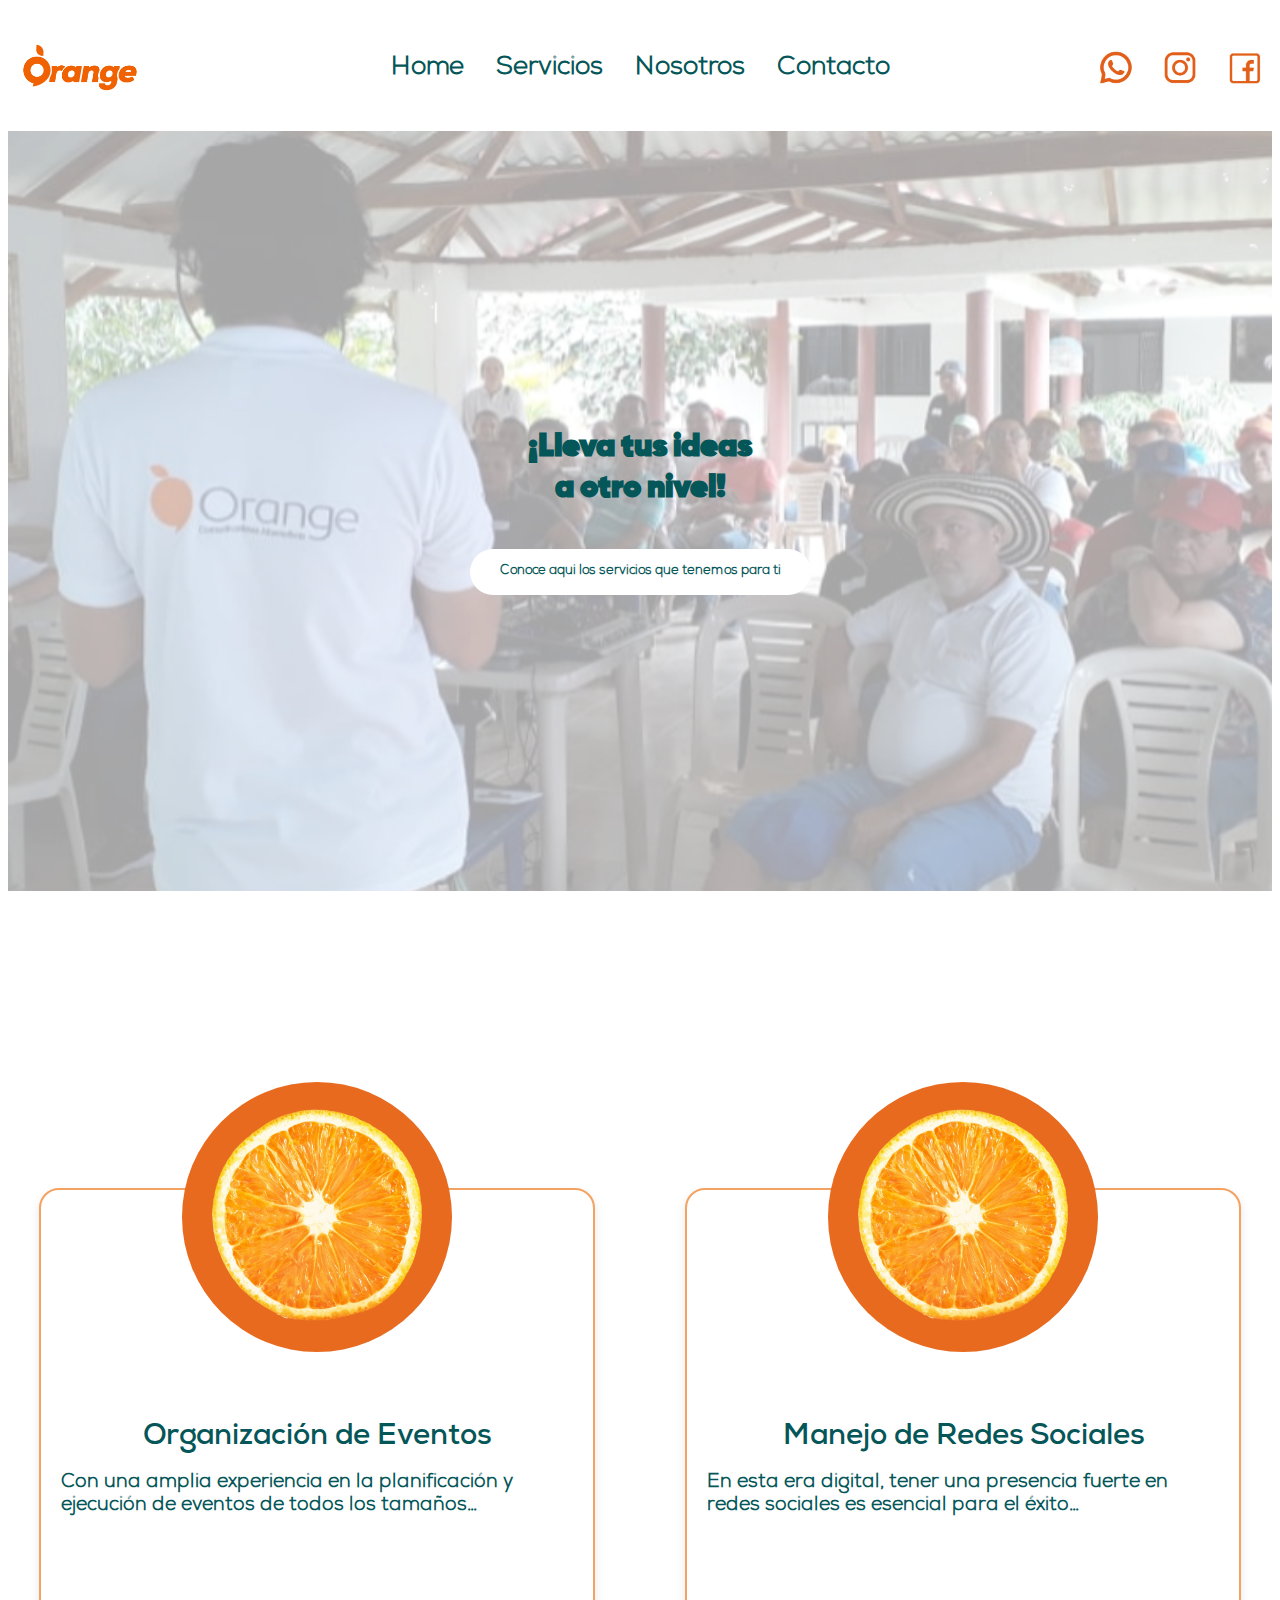
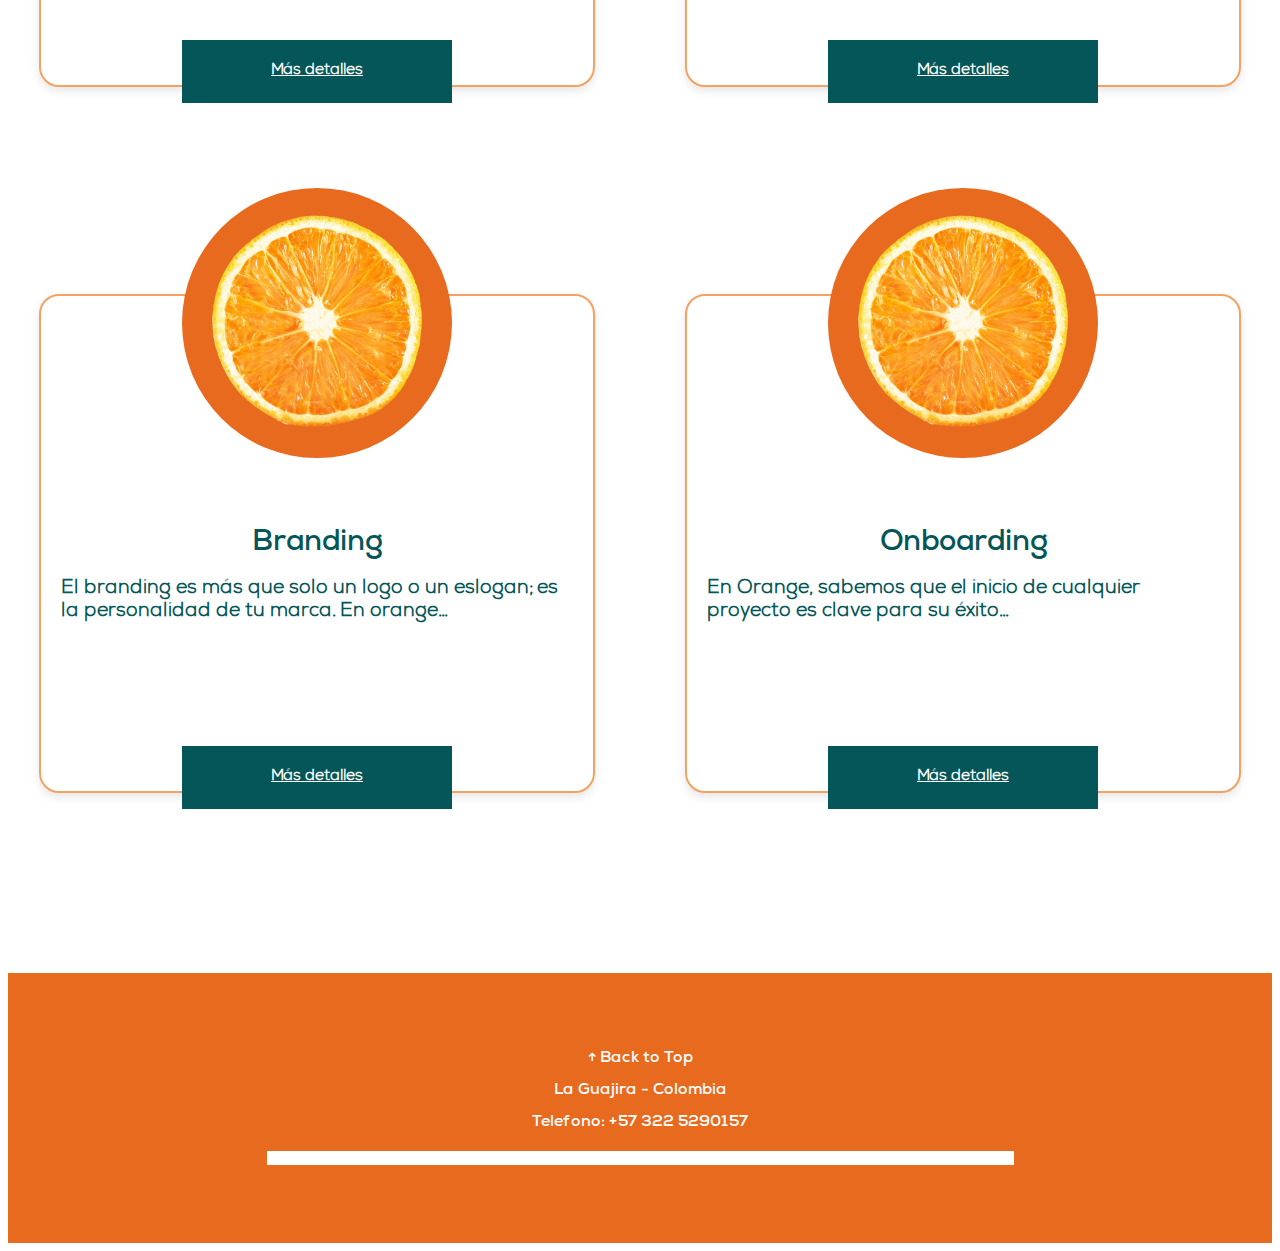
==== commit bc47bbf8: "Add files via upload" ====
--- a/servicios.html
+++ b/servicios.html
@@ -8,20 +8,28 @@
 
     <nav class="navbar">
         <div class="logo"><a href="./index.html"><img src= "./img/generales/logo_naranja.png" width="140"></a></div>
-
+    
+        <div class="hamburger">
+          <div class="bar"></div>
+          <div class="bar"></div>
+          <div class="bar"></div>
+        </div>
+    
         <ul class="nav-links">
             <li><a href="./index.html">Home</a></li>
             <li><a href="./servicios.html">Servicios</a></li>
             <li><a href="./nosotros.html">Nosotros</a></li>
             <li><a href="./contacto">Contacto</a></li>
         </ul>
-
+    
         <div class="social-icons">
             <a href="#"><i class="fab fa-whatsapp"><img src= "./img/generales/WAP.png" width="50"></i></a>
             <a href="#"><i class="fab fa-instagram"><img src= "./img/generales/IG.png" width="50"></i></a>
             <a href="#"><i class="fab fa-facebook"><img src= "./img/generales/fb.png" width="50"></i></a>
         </div>
-    </nav>
+      </nav>
+
+      <script src="./navigation.js"></script>
 
     <div class="container_cover" style='background-image: url("./img/servicios/cover_servicios.png");'>
         <h1 style="font-family:'Gilroy-Heavy ☞';" class="blue_text">¡Lleva tus ideas</h1>
@@ -32,28 +40,28 @@
 
     <div class="container-servicios" style="gap: 10vh;">
         <div class="card">
-            <div class="icono2"><img src="img/servicios/orange_full.png" width="230"></div>
+            <div class="icono2"><img src="img/servicios/orange_full.png"></div>
             <h2 class="blue_text">Organización de Eventos</h2>
             <p>Con una amplia experiencia en la planificación y ejecución de eventos de todos los tamaños...</p>
             <a href="./eventos.html" class="cta-button2" style="font-family: 'Nexa'; font-weight: bold; font-style: normal; color: white; margin-top: 40px;">Más detalles</a>
         </div>
         <div class="card">
-            <div class="icono2"><img src="img/servicios/orange_full.png" width="230"></div>
+            <div class="icono2"><img src="img/servicios/orange_full.png"></div>
             <h2 class="blue_text">Manejo de Redes Sociales</h2>
             <p>En esta era digital, tener una presencia fuerte en redes sociales es esencial para el éxito...</p>
             <a href="./redes.html" class="cta-button2" style="font-family: 'Nexa'; font-weight: bold; font-style: normal; color: white; margin-top: 40px;">Más detalles</a>
         </div>
         <div class="card">
-            <div class="icono2"><img src="img/servicios/orange_full.png" width="230"></div>
+            <div class="icono2"><img src="img/servicios/orange_full.png"></div>
             <h2 class="blue_text">Branding</h2>
             <p>El branding es más que solo un logo o un eslogan; es la personalidad de tu marca. En orange...</p>
             <a href="./branding.html" class="cta-button2" style="font-family: 'Nexa'; font-weight: bold; font-style: normal; color: white; margin-top: 40px;">Más detalles</a>
         </div>
         <div class="card">
-            <div class="icono2"><img src="img/servicios/orange_full.png" width="230"></div>
+            <div class="icono2"><img src="img/servicios/orange_full.png"></div>
             <h2 class="blue_text">Onboarding</h2>
             <p>En Orange, sabemos que el inicio de cualquier proyecto es clave para su éxito...</p>
-            <a href="" class="cta-button2" style="font-family: 'Nexa'; font-weight: bold; font-style: normal; color: white; margin-top: 40px;">Más detalles</a>
+            <a href="./onboarding.html" class="cta-button2" style="font-family: 'Nexa'; font-weight: bold; font-style: normal; color: white; margin-top: 40px;">Más detalles</a>
         </div>
     </div>
 
--- a/style.css
+++ b/style.css
@@ -1,45 +1,120 @@
 /***********************************************************************
  *  Nav Bar
  **********************************************************************/
- .navbar {
+ nav {
+    position: relative;
+    top: 0;
     display: flex;
     justify-content: space-between;
     align-items: center;
+    padding: 0 2px;
     background-color: white;
-    padding: 15px 50px;
-}
-
-.logo {
-    font-size: 24px;
+ }
+
+ .logo {
+    display: flex;
+    align-items: center;
+}
+
+.logo img {
+    width: 140;
 }
 
 .nav-links {
+    display: flex;
+    align-items: center;
     list-style: none;
-    display: flex;
-    gap: 30px;
-    padding: 0;
-    margin-left: auto;
-    padding-right: 100px;
+}
+
+.social-icons {
+    display: flex;
+    gap: 15px;
+}
+
+.nav-links a {
+    display: block;
+    padding: 30px 16px;
+    color: #045658; 
+    text-decoration: none;
+    font-size: clamp(20px, 2vw, 999px);
     font-family: 'Nexa'; 
-    font-weight: bold; 
-    font-style: normal;
-}
-
-.nav-links li {
-    display: inline;
-}
-
-.nav-links a {
-    text-decoration: none;
-    color: #045658; /* Dark greenish color */
-    font-size: 25px;
-    font-weight: bold;
-}
-
-.social-icons {
-    display: flex;
-    gap: 15px;
-}
+    font-weight: bold;
+}
+
+.nav-links li:hover {
+    background-color: #E86A1F; 
+}
+
+.nav-links li:hover a {
+    color: white;
+}
+
+.hamburger {
+    display: none;
+    cursor: pointer;
+    width: 34px;
+}
+
+.hamburger .bar {
+    flex-basis: 100%;
+    height: 4px;
+    background-color: black;
+    margin: 3px;
+}
+
+/* Responsive Design */
+@media screen and (min-width: 769px) {
+    .nav-links {
+        display: flex !important; /* Force flex display on larger screens */
+    }
+}
+
+@media (max-width: 768px){
+    nav {
+        flex-wrap: wrap;
+    }
+
+    .hamburger {
+        display: flex;
+        flex-wrap: wrap;
+    }
+
+    .logo {
+        height: 80px;
+    }
+
+    .social-icons {
+        display: none;
+        flex-basis: 100%;
+        flex-wrap: wrap;
+    }
+
+    .nav-links{
+        display: none;
+        flex-basis: 100%;
+        flex-wrap: wrap;
+    }
+    
+    
+
+    .nav-links li {
+        flex-basis: 100%;
+    }
+
+    .nav-links a {
+        text-align: center;
+        font-size: 28px;
+    }
+
+    .nav-links li:hover {
+        background-color: #E86A1F; 
+    }
+    
+    .nav-links li:hover a {
+        color: white;
+    }
+}
+
 
 
 /***********************************************************************
@@ -54,12 +129,16 @@
     text-align: center;
     flex-direction: column;
     padding: 20px;
+    max-width: 100%;
+    word-wrap: break-word;
+    white-space: normal;
 }
 
 
 .container_cover h1 {
     margin-bottom: 0;
     font-family:'Gilroy-Heavy ☞';
+    font-size: class(40px, 6vw, 999px);
 }
 
 .container_cover h3{
@@ -69,6 +148,31 @@
     margin-top: 0;
     font-family: 'Nexa'; 
     font-weight: bold;
+    font-size: clamp(17px, 1.7vw, 999px);
+}
+
+@media (max-width: 768px){
+    .container_cover{
+        align-items: start;
+        text-align: start;
+    }
+
+
+
+}
+
+.button_azul_blanco {
+    display: inline-block;
+    margin-top: 20px;
+    padding: 15px 30px;
+    background: #0E4D50;
+    color: white;
+    font-size: max(14px, 1.4vw);
+    font-weight: bold;
+    border-radius: 50px;
+    font-family: 'Nexa'; 
+    font-weight: bold;
+    text-decoration: none;
 }
 
 /***********************************************************************
@@ -88,6 +192,38 @@
     grid-template-columns: auto auto;
     gap: 20vh; /* Space between squares */
 }
+
+
+
+@media screen and (max-width: 768px) {
+    .servicios-grid {
+        display: flex;
+        flex-direction: row;
+        overflow-x: auto;
+        gap: 20px;
+        padding: 20px;
+        scroll-snap-type: x mandatory;
+        -webkit-overflow-scrolling: touch;
+    }
+
+    .servicios-grid > * {
+        flex: 0 0 50vw; /* Makes each square take 80% of screen width */
+        scroll-snap-align: center;
+        box-sizing: border-box;
+    }
+
+    .container-servicios-index{
+        height: 60vh; 
+    }
+
+    .servicios-grid::-webkit-scrollbar {
+        display: none;
+    }
+
+
+}
+
+
 
 .servicio {
     width: 60vh;
@@ -108,7 +244,7 @@
     top: -12vh; /* Moves it upwards */
     background-color: #0E4D50;
     width: 20vh;
-    height: 20vh;
+    /*height: 20vh;*/
     border-radius: 50%;
     display: flex;
     align-items: center;
@@ -118,10 +254,12 @@
 
 .servicio p {
     font-family: 'Nexa', sans-serif;
-    font-size: 35px;
+    font-size: 2.3vw;
     font-weight: bold;
     color: #045658;
-    margin-top: 100px; /* Adjusted for spacing below the icon */
+    position: absolute;
+    padding: 15px;
+    bottom: 5px;
 }
 
 /***********************************************************************
@@ -163,7 +301,32 @@
 .container-orange p{
     color: white;
     font-family:'Gilroy-Heavy ☞';
-    font-size: 25px;
+    font-size: clamp(20px, 1.7vw, 999px);
+}
+
+.container-grid-item img{
+    max-width: 70%;
+    height: auto;
+    display: block;
+}
+
+.container-orange h3 {
+    font-size: clamp(20px, 2.5vw, 999px);
+}
+
+@media screen and (max-width: 768px) {
+    .container-grid {
+        display: grid;
+        grid-template-columns: auto;
+        gap: 20vh;
+        margin-bottom: 30px;
+    }
+
+    .container-orange {
+        height: 200vh; 
+    }
+
+
 }
 
 /***********************************************************************
@@ -183,6 +346,7 @@
     color: #045658;
     font-family:'Nexa';
     margin-top: 150px;
+    font-size: 10vw;
 }
 
 .container-creativas2 {
@@ -200,6 +364,20 @@
     justify-content: center;
 }
 
+@media screen and (max-width: 768px) {
+    .container-grid-team {
+        display: grid;
+        grid-template-columns: auto;
+        gap: 20vh;
+    }
+
+    .container-creativas2 {
+        height: 200vh; 
+    }
+
+
+}
+
 .team-member{
     width: 40vh;
     height: 40vh;
@@ -211,7 +389,9 @@
 }
 
 .team-member img{
-    width: 300px;
+    width: 100%;
+  max-width: 300px;
+  height: auto;
 }
 
 .container-creativas2 h5{
@@ -244,18 +424,17 @@
 }
 
 .container-servicios {
-    height: 170vh; 
-    display: grid;
-    grid-template-columns: auto auto;
-    align-items: center;
-    justify-content: center;
-    background-size: cover;
-    text-align: center;
+    display: flex;
+    flex-wrap: wrap;
+    justify-content: center;
+    gap: 10vh;
+    padding-top: 20vh;
+    padding-bottom: 20vh;
 }
 
 .card {
-    width: 400px;
-    height: 320px;
+    width: 90%; /* Makes it flexible */
+    max-width: 40vw; /* Prevents it from getting too large */
     background-color: white;
     border-radius: 20px;
     box-shadow: 0 4px 10px rgba(0, 0, 0, 0.1);
@@ -267,6 +446,10 @@
     justify-content: center;
     position: relative;
     padding: 20px;
+    padding-top: 15vh;     /* space for the icon */
+    padding-bottom: 10vh;  /* space for the button */
+    height: 30vh;      /* or fixed height if needed */
+    margin-top: 13vh;
 }
 
 .icono2 {
@@ -280,11 +463,12 @@
     align-items: center;
     justify-content: center;
     overflow: hidden;
+    
 }
 
 .card h2 {
     font-family: 'Nexa-bold', sans-serif;
-    font-size: 30px;
+    font-size: clamp(20px, 2.3vw, 999px);
     font-weight: bold;
     color: #045658;
     margin-top: 40px; /* Adjusted for spacing below the icon */
@@ -292,10 +476,16 @@
 
 .card p {
     font-family: 'Nexa', sans-serif;
-    font-size: 20px;
+    font-size: clamp(14px, 1.5vw, 999px);
     font-weight: bold;
     color: #045658;
     margin-top: 20; /* Adjusted for spacing below the icon */
+}
+
+.icono2 img {
+    width: 100%;
+    height: 100%;
+    object-fit: cover;
 }
 
 .cta-button2 {
@@ -308,13 +498,70 @@
     align-items: center;
     justify-content: center;
     overflow: hidden;
+    font-size: clamp(12px, 1.2vw, 999px);
+}
+
+@media (max-width: 768px){
+    .container-servicios-cover{
+        align-items: start;
+        text-align: start;
+    }
+
+    .container-servicios {
+        flex-direction: column;
+        align-items: center;
+        padding: 20px;
+        gap: 5vh;
+    }
+
+    .card {
+        width: 90%;
+        max-width: 100%;
+        height: auto;
+        padding: 20px;
+        margin-bottom: 60px;
+    }
+
+    .icono2 {
+        width: 20vh;
+        height: 20vh;
+        top: -10vh;
+    }
+
+    .icono2 img {
+        width: 100%;
+        height: 100%;
+        object-fit: cover;
+    }
+
+    .card h2 {
+        font-size: 5vw; /* Responsive font size */
+        margin-top: 30px;
+        text-align: center;
+    }
+
+    .card p {
+        font-size: 4vw;
+        margin-top: 15px;
+        text-align: center;
+    }
+
+    .cta-button2 {
+        width: 70vw;
+        height: 6vh;
+        font-size: 4vw;
+        bottom: -2vh;
+    }
+
+
+
 }
 
 /***********************************************************************
  *  Organización de eventos
  **********************************************************************/
  .container1 {
-    height: 70vh; 
+    height: 50vh; 
     display: flex;
     align-items: center;
     justify-content: center;
@@ -351,7 +598,7 @@
 }
 
 .container2 {
-    height: 100vh; 
+    height: 80vh; 
     display: flex;
     align-items: center;
     justify-content: center;
@@ -372,16 +619,103 @@
     display: flex;
     flex-wrap: wrap;
     justify-content: center;
+    gap: 50px; /* Reduced gap for smaller screens */
+    max-width: 900px;
+    margin: 0 auto;
+}
+
+.event-item {
+    text-align: center;
+    width: 100%; /* Full width for small screens */
+    max-width: 250px; /* Limits size on large screens */
+}
+
+.event-icon {
+    width: 100%; /* Make it responsive */
+    max-width: 400px; /* Adjust max size */
+    height: auto;
+    border-radius: 50%;
+    display: flex;
+    align-items: center;
+    justify-content: center;
+    margin: 0 auto 10px;
+}
+
+.event-icon img {
+    width: 100%; /* Ensures image scales */
+    max-width: 150px; /* Prevents overflow */
+    height: auto;
+}
+
+.event-title {
+    color: #2c4b41;
+    font-family: 'Gilroy-Bold ☞';
+    font-size: clamp(14px, 2vw, 20px); /* Responsive text */
+}
+
+@media (max-width: 768px) {
+    .event-container {
+        gap: 30px; /* Reduce gap on smaller screens */
+    }
+
+    .event-item {
+        max-width: 150px; /* Reduce item size */
+    }
+
+    .event-icon {
+        max-width: 120px; /* Smaller icons */
+    }
+
+    .event-icon img {
+        max-width: 120px;
+    }
+
+    .event-title {
+        font-size: 16px; /* Slightly smaller text */
+    }
+}
+
+@media (max-width: 480px) {
+    .event-container {
+        flex-direction: column;
+        align-items: center;
+        gap: 20px;
+    }
+
+    .event-item {
+        max-width: 100%;
+    }
+
+    .event-icon {
+        max-width: 100px;
+    }
+
+    .event-icon img {
+        max-width: 100px;
+    }
+
+    .event-title {
+        font-size: 14px;
+    }
+}
+
+/***********************************************************************
+ *  Redes
+ **********************************************************************/
+ .redes-container {
+    display: flex;
+    flex-wrap: wrap;
+    justify-content: center;
     gap: 100px;
     max-width: 900px;
     margin: 0 auto;
 }
 
-.event-item {
+.redes-item {
     text-align: center;
     width: 200px;
 }
-.event-icon {
+.redes-icon {
     width: 200px;
     height: 200px;
     border-radius: 50%;
@@ -390,16 +724,15 @@
     justify-content: center;
     margin: 0 auto 10px;
 }
-.event-icon img {
+.redes-icon img {
     width: 250px;
     height: 250px;
 }
-.event-title {
+.redes-title {
     color: #2c4b41;
     font-family: 'Gilroy-Bold ☞';
     font-size: 20px;
 }
-
 
 /***********************************************************************
  *  Footer
@@ -452,7 +785,7 @@
     padding: 15px 30px;
     background: white;
     color: #E86A1F;
-    font-size: 18px;
+    font-size: 1vw;
     font-weight: bold;
     border-radius: 50px;
     font-family: 'Nexa'; 
@@ -466,9 +799,7 @@
 /***********************************************************************
  *  Text options
  **********************************************************************/
-h1 {
-    font-size: 4.5rem;
-}
+
 
 h3 {
     font-size: 2rem;
